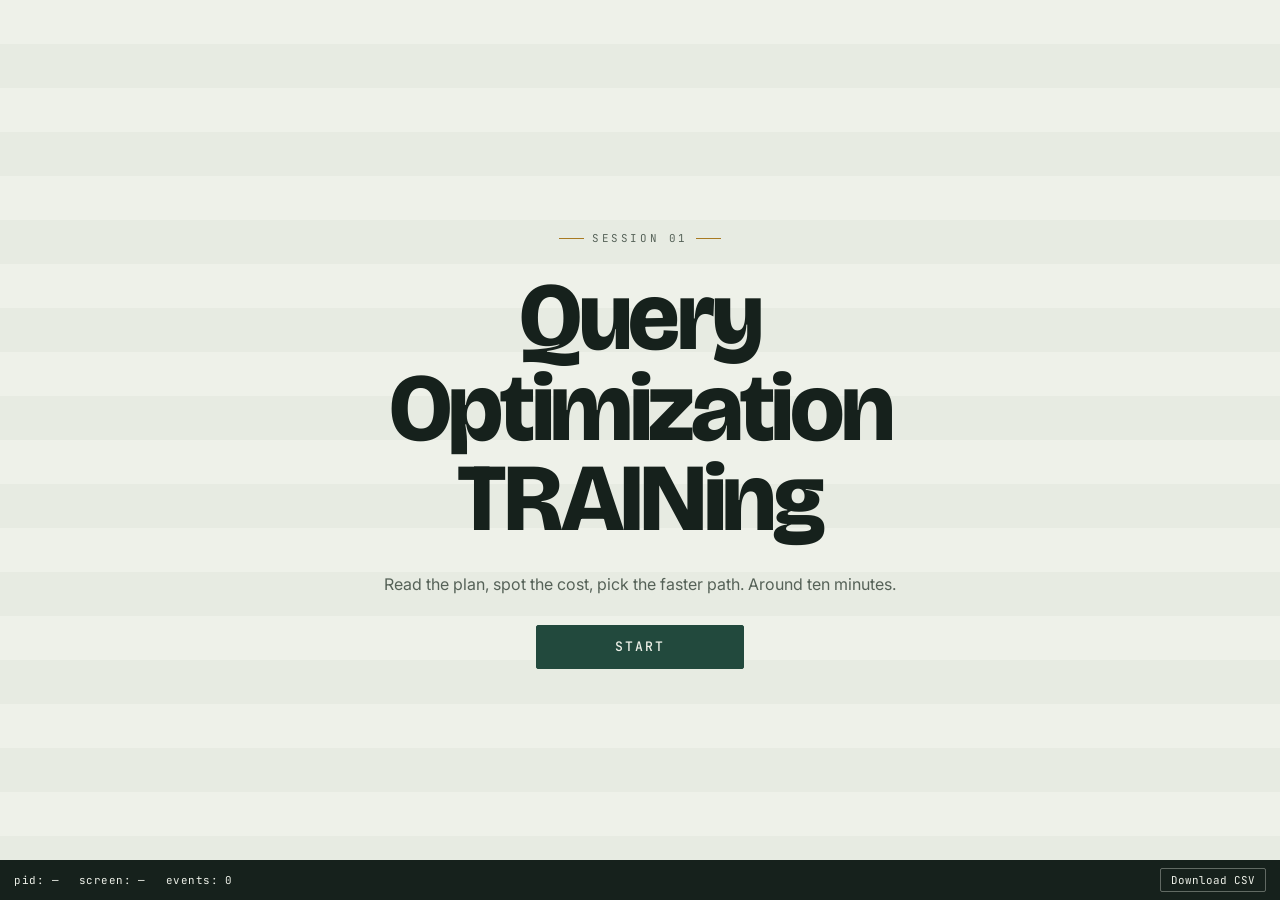
==== index.html @ b9ee2912 "restructuring app" ====
<!DOCTYPE html>
<html lang="en">
<head>
<meta charset="UTF-8">
<meta name="viewport" content="width=device-width, initial-scale=1.0, viewport-fit=cover">
<title>Query Optimization TRAINing</title>

<link rel="preconnect" href="https://fonts.googleapis.com">
<link rel="preconnect" href="https://fonts.gstatic.com" crossorigin>
<link href="https://fonts.googleapis.com/css2?family=Bricolage+Grotesque:opsz,wght@12..96,600;12..96,800&family=JetBrains+Mono:wght@400;500&family=Inter:wght@400;500&display=swap" rel="stylesheet">

<link rel="stylesheet" href="css/styles.css">
</head>
<body>

  <div class="ambient" id="ambient" aria-hidden="true"></div>

  <div class="boot" id="boot">
    <p class="boot__text">Loading</p>
  </div>

  <main class="stage" id="stage" aria-live="polite"></main>

  <div class="devbar" id="devbar" hidden>
    <span id="devPid">pid: —</span>
    <span id="devScreen">screen: —</span>
    <span id="devCount">events: 0</span>
    <button type="button" id="devExport">Download CSV</button>
  </div>

  <script type="module" src="js/main.js"></script>
</body>
</html>
---- css/styles.css ----
:root {
  --paper:      #EEF1E9;
  --stripe:     #E7EBE2;
  --ink:        #16211C;
  --ink-soft:   #566258;
  --deep:       #22493D;
  --deep-lift:  #2E5F4F;
  --gold:       #A87A22;
  --rule:       #C4CEBC;

  --display: "Bricolage Grotesque", "Helvetica Neue", Arial, sans-serif;
  --body:    "Inter", -apple-system, BlinkMacSystemFont, "Segoe UI", sans-serif;
  --mono:    "JetBrains Mono", ui-monospace, "SF Mono", Menlo, monospace;

  --gap-xs: 0.5rem;
  --gap-s:  0.875rem;
  --gap-m:  1.75rem;
  --gap-l:  3rem;

  --ease: cubic-bezier(0.22, 0.61, 0.36, 1);
  --dur:  380ms;
}

*, *::before, *::after { box-sizing: border-box; }

html, body {
  height: 100%;
  margin: 0;
}

body {
  background-color: var(--paper);
  background-image: repeating-linear-gradient(
    to bottom,
    var(--paper)  0px,
    var(--paper)  44px,
    var(--stripe) 44px,
    var(--stripe) 88px
  );
  color: var(--ink);
  font-family: var(--body);
  -webkit-font-smoothing: antialiased;
  overflow: hidden;
}


.ambient {
  position: fixed;
  inset: 0;
  pointer-events: none;
  z-index: 0;
  overflow: hidden;
}

.frag {
  position: absolute;
  top: 0;
  left: 0;
  opacity: 0;
  will-change: transform, opacity;
  animation: drift linear infinite;
}

.frag--chip {
  font-family: var(--mono);
  font-size: 0.7rem;
  font-weight: 500;
  letter-spacing: 0.06em;
  color: var(--deep);
  background: rgba(255, 255, 255, 0.55);
  border: 1px solid var(--rule);
  border-radius: 2px;
  padding: 0.3em 0.6em;
  white-space: nowrap;
}

.frag--glyph svg { display: block; }
.frag--glyph { color: var(--deep); }

@keyframes drift {
  0%   { opacity: 0;    transform: translate3d(var(--x0), var(--y0), 0) rotate(var(--r0)); }
  12%  { opacity: 0.38; }
  88%  { opacity: 0.38; }
  100% { opacity: 0;    transform: translate3d(var(--x1), var(--y1), 0) rotate(var(--r1)); }
}


.boot {
  position: fixed;
  inset: 0;
  z-index: 50;
  display: grid;
  place-items: center;
  background: var(--paper);
  transition: opacity 300ms var(--ease);
}

.boot.is-done { opacity: 0; pointer-events: none; }

.boot__text {
  font-family: var(--mono);
  font-size: 0.75rem;
  letter-spacing: 0.22em;
  text-transform: uppercase;
  color: var(--ink-soft);
  margin: 0;
}

.boot__text::after {
  content: "";
  animation: dots 1.4s steps(4, end) infinite;
}

@keyframes dots {
  0%   { content: ""; }
  25%  { content: "."; }
  50%  { content: ".."; }
  75%  { content: "..."; }
}


.stage {
  position: relative;
  z-index: 1;
  height: 100%;
  display: grid;
  place-items: center;
  padding: var(--gap-m);
}

.screen {
  width: min(46rem, 100%);
  text-align: center;
  display: flex;
  flex-direction: column;
  align-items: center;
  gap: var(--gap-m);
}

.screen.is-entering { animation: screen-in var(--dur) var(--ease) both; }
.screen.is-leaving  { animation: screen-out 240ms var(--ease) both; }

@keyframes screen-in {
  from { opacity: 0; transform: translate3d(0, 14px, 0); }
  to   { opacity: 1; transform: translate3d(0, 0, 0); }
}

@keyframes screen-out {
  from { opacity: 1; transform: translate3d(0, 0, 0); }
  to   { opacity: 0; transform: translate3d(0, -10px, 0); }
}


.eyebrow {
  font-family: var(--mono);
  font-size: 0.68rem;
  font-weight: 400;
  letter-spacing: 0.24em;
  text-transform: uppercase;
  color: var(--ink-soft);
  margin: 0;
  display: flex;
  align-items: center;
  gap: 0.7em;
}

.eyebrow::before,
.eyebrow::after {
  content: "";
  width: 1.6rem;
  height: 1px;
  background: var(--gold);
}

.title {
  font-family: var(--display);
  font-weight: 800;
  font-size: clamp(2.6rem, 9.5vw, 6rem);
  line-height: 0.94;
  letter-spacing: -0.035em;
  margin: 0;
  text-wrap: balance;
}

.subtitle {
  font-family: var(--body);
  font-size: 1rem;
  line-height: 1.55;
  color: var(--ink-soft);
  margin: 0;
  max-width: 34rem;
  text-wrap: pretty;
}

.screen-label {
  font-family: var(--display);
  font-weight: 800;
  font-size: clamp(2.4rem, 8vw, 4.5rem);
  line-height: 1;
  letter-spacing: -0.03em;
  margin: 0;
}


.actions {
  display: flex;
  flex-direction: column;
  align-items: center;
  gap: var(--gap-s);
  width: 100%;
}

.btn {
  font-family: var(--mono);
  font-size: 0.82rem;
  font-weight: 500;
  letter-spacing: 0.14em;
  text-transform: uppercase;
  padding: 0.95em 3.4em;
  min-width: 13rem;
  border-radius: 2px;
  border: 1px solid var(--deep);
  cursor: pointer;
  transition: transform 160ms var(--ease),
              background-color 160ms var(--ease),
              color 160ms var(--ease);
  touch-action: manipulation;
}

.btn:hover  { transform: translate3d(0, -2px, 0); }
.btn:active { transform: translate3d(0, 1px, 0); }

.btn:focus-visible {
  outline: 2px solid var(--gold);
  outline-offset: 3px;
}

.btn--primary {
  background: var(--deep);
  color: var(--paper);
}
.btn--primary:hover { background: var(--deep-lift); }

.btn--ghost {
  background: transparent;
  color: var(--deep);
}
.btn--ghost:hover { background: rgba(34, 73, 61, 0.07); }

.btn--back {
  font-size: 0.72rem;
  padding: 0.7em 1.8em;
  min-width: 0;
  border-color: var(--rule);
  background: transparent;
  color: var(--ink-soft);
}
.btn--back:hover { border-color: var(--deep); color: var(--deep); }


.devbar {
  position: fixed;
  bottom: 0; left: 0; right: 0;
  z-index: 60;
  display: flex;
  align-items: center;
  gap: 1.25rem;
  padding: 0.5rem 0.9rem;
  background: var(--ink);
  color: var(--paper);
  font-family: var(--mono);
  font-size: 0.68rem;
  letter-spacing: 0.04em;
}

.devbar button {
  margin-left: auto;
  font: inherit;
  padding: 0.35em 0.9em;
  border: 1px solid rgba(238, 241, 233, 0.35);
  border-radius: 2px;
  background: transparent;
  color: inherit;
  cursor: pointer;
}
.devbar button:hover { background: rgba(238, 241, 233, 0.12); }


@media (prefers-reduced-motion: reduce) {
  *, *::before, *::after {
    animation-duration: 0.01ms !important;
    animation-iteration-count: 1 !important;
    transition-duration: 0.01ms !important;
  }
  .frag { opacity: 0.3; }
}

@media (max-width: 34rem) {
  .btn { min-width: 100%; }
  .actions { max-width: 20rem; }
}
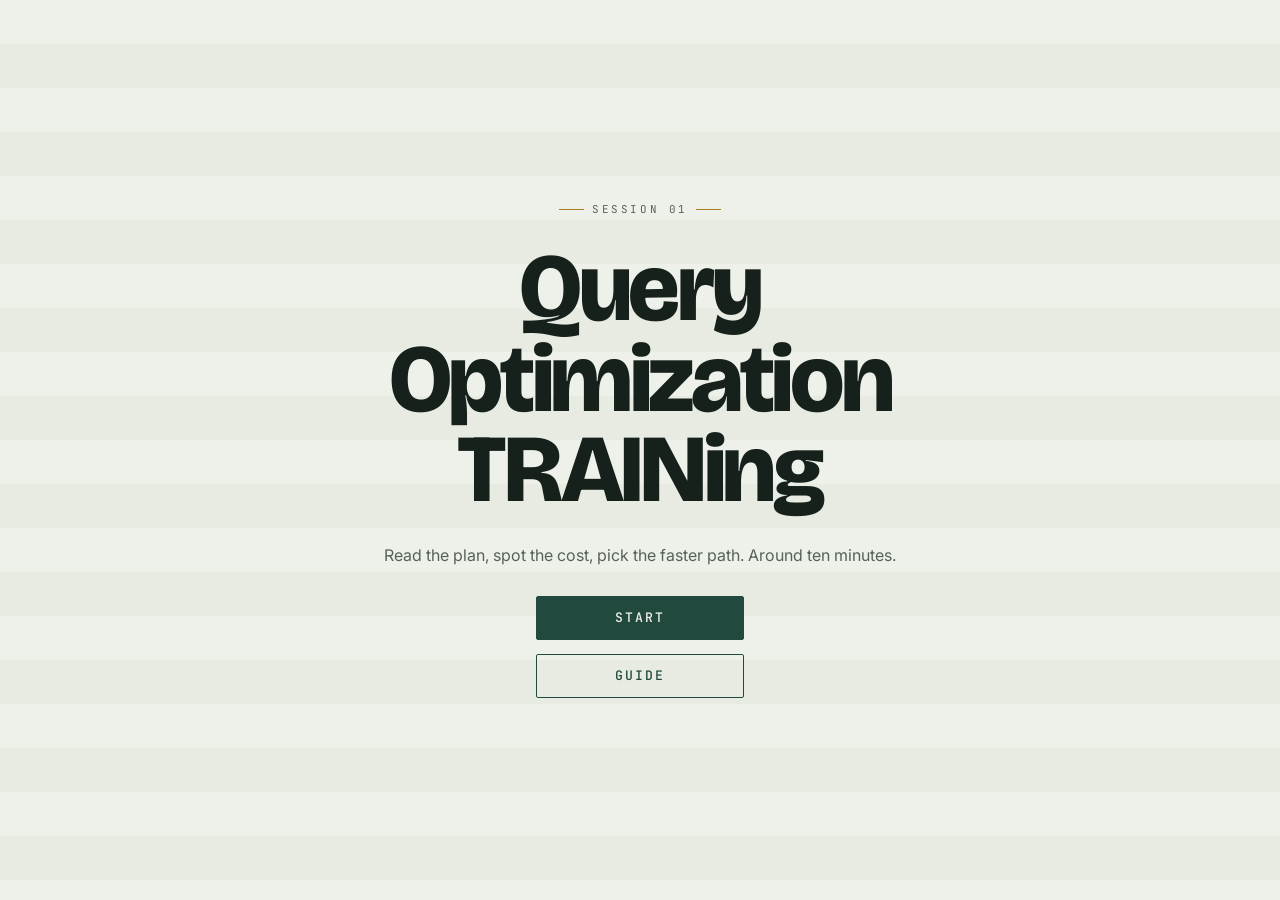
==== commit ae020a98: "Train now has query text" ====
--- a/index.html
+++ b/index.html
@@ -7,7 +7,7 @@
 
 <link rel="preconnect" href="https://fonts.googleapis.com">
 <link rel="preconnect" href="https://fonts.gstatic.com" crossorigin>
-<link href="https://fonts.googleapis.com/css2?family=Bricolage+Grotesque:opsz,wght@12..96,600;12..96,800&family=JetBrains+Mono:wght@400;500&family=Inter:wght@400;500&display=swap" rel="stylesheet">
+<link href="https://fonts.googleapis.com/css2?family=Bricolage+Grotesque:opsz,wght@12..96,600;12..96,800&family=JetBrains+Mono:wght@400;500;700&family=Inter:wght@400;500&display=swap" rel="stylesheet">
 
 <link rel="stylesheet" href="css/styles.css">
 </head>
@@ -30,4 +30,4 @@
 
   <script type="module" src="js/main.js"></script>
 </body>
-</html>
+</html>
--- a/css/styles.css
+++ b/css/styles.css
@@ -1,5 +1,3 @@
-
-
 :root {
   --paper:      #EEF1E9;
   --stripe:     #E7EBE2;
@@ -45,7 +43,6 @@
   overflow: hidden;
 }
 
-
 .ambient {
   position: fixed;
   inset: 0;
@@ -85,7 +82,6 @@
   88%  { opacity: 0.38; }
   100% { opacity: 0;    transform: translate3d(var(--x1), var(--y1), 0) rotate(var(--r1)); }
 }
-
 
 .boot {
   position: fixed;
@@ -120,12 +116,12 @@
   75%  { content: "..."; }
 }
 
-
 .stage {
   position: relative;
   z-index: 1;
   height: 100%;
   display: grid;
+  grid-template-columns: minmax(0, 1fr);
   place-items: center;
   padding: var(--gap-m);
 }
@@ -151,7 +147,6 @@
   from { opacity: 1; transform: translate3d(0, 0, 0); }
   to   { opacity: 0; transform: translate3d(0, -10px, 0); }
 }
-
 
 .eyebrow {
   font-family: var(--mono);
@@ -202,7 +197,6 @@
   letter-spacing: -0.03em;
   margin: 0;
 }
-
 
 .actions {
   display: flex;
@@ -259,6 +253,7 @@
 }
 .btn--back:hover { border-color: var(--deep); color: var(--deep); }
 
+[hidden] { display: none !important; }
 
 .devbar {
   position: fixed;
@@ -286,7 +281,6 @@
   cursor: pointer;
 }
 .devbar button:hover { background: rgba(238, 241, 233, 0.12); }
-
 
 @media (prefers-reduced-motion: reduce) {
   *, *::before, *::after {
@@ -301,3 +295,152 @@
   .btn { min-width: 100%; }
   .actions { max-width: 20rem; }
 }
+
+.screen--game {
+  gap: 0.6rem;
+  width: 100%;
+}
+
+.screen--game .screen-label {
+  font-size: clamp(1.05rem, 1.9vw, 1.55rem);
+  max-width: 46ch;
+  line-height: 1.15;
+  text-wrap: balance;
+}
+
+.stem {
+  margin: 0;
+  font-family: var(--mono);
+  font-weight: 700;
+  font-size: clamp(0.85rem, 1.15vw, 1.05rem);
+  color: var(--ink);
+  background: rgba(255, 255, 255, 0.62);
+  border: 1px solid var(--rule);
+  border-left: 3px solid var(--gold);
+  border-radius: 2px;
+  padding: 0.45em 0.9em;
+}
+
+.lanes {
+  display: flex;
+  flex-direction: column;
+  gap: 0.5rem;
+  align-self: stretch;
+  margin-inline: calc(var(--gap-m) * -1);
+}
+
+.lane {
+  position: relative;
+  container-type: size;
+  width: 100%;
+  height: clamp(10rem, calc((100dvh - 14.5rem) / 2), 30rem);
+  overflow: hidden;
+  border-block: 1px solid var(--rule);
+  background-image: url("../assets/images/BackgroundNoFence.png");
+  background-size: auto 330%;
+  background-position: center 75%;
+  background-repeat: repeat-x;
+
+  --rail-y: 23.7;
+  --plate-h: 13;
+  --start-x: 4cqh;
+}
+
+.shed {
+  position: absolute;
+  right: -58cqh;
+  bottom: calc((var(--rail-y) - 3) * 1cqh);
+  height: 46cqh;
+  width: auto;
+  display: block;
+}
+
+.consist {
+  position: absolute;
+  left: var(--start-x);
+  bottom: calc(var(--rail-y) * 1cqh);
+  display: flex;
+  align-items: flex-end;
+  gap: 1cqh;
+  will-change: transform;
+}
+
+.car {
+  position: relative;
+  display: flex;
+  align-items: flex-end;
+}
+
+.car__bed {
+  display: block;
+  height: 18.2cqh;
+  width: auto;
+}
+
+.car__cargo {
+  position: absolute;
+  left: 50%;
+  bottom: calc((13.6 + var(--plate-h)) * 1cqh);
+  transform: translateX(-50%);
+  display: flex;
+  align-items: flex-end;
+  gap: 1.5cqh;
+}
+
+.crate {
+  display: block;
+  height: 24cqh;
+  width: auto;
+}
+
+.loco {
+  display: block;
+  height: 46cqh;
+  width: auto;
+  margin-left: -0.5cqh;  
+}
+
+.lane img {
+  pointer-events: none;
+  user-select: none;
+  -webkit-user-drag: none;
+}
+
+.lane__tag {
+  position: absolute;
+  top: 0.5rem;
+  left: 0.75rem;
+  font-family: var(--mono);
+  font-size: 0.62rem;
+  letter-spacing: 0.18em;
+  text-transform: uppercase;
+  color: var(--ink);
+  background: rgba(238, 241, 233, 0.85);
+  border: 1px solid var(--rule);
+  border-radius: 2px;
+  padding: 0.25em 0.6em;
+}
+
+.query {
+  position: absolute;
+  left: var(--start-x);
+  bottom: calc((var(--rail-y) + 13.6) * 1cqh);
+  width: calc(var(--car-count) * 81.4cqh + (var(--car-count) - 1) * 1cqh);
+  height: calc(var(--plate-h) * 1cqh);
+  z-index: 2;                                   
+
+  display: flex;
+  align-items: center;
+  justify-content: center;
+  margin: 0;
+  font-family: var(--mono);
+  font-weight: 700;
+  font-size: calc(var(--plate-h) * 0.5 * 1cqh);
+  letter-spacing: -0.01em;
+  white-space: nowrap;
+  color: var(--ink);
+  background: rgba(238, 241, 233, 0.94);
+  border: 1px solid var(--rule);
+  border-left: 3px solid var(--gold);
+  border-radius: 2px;
+}
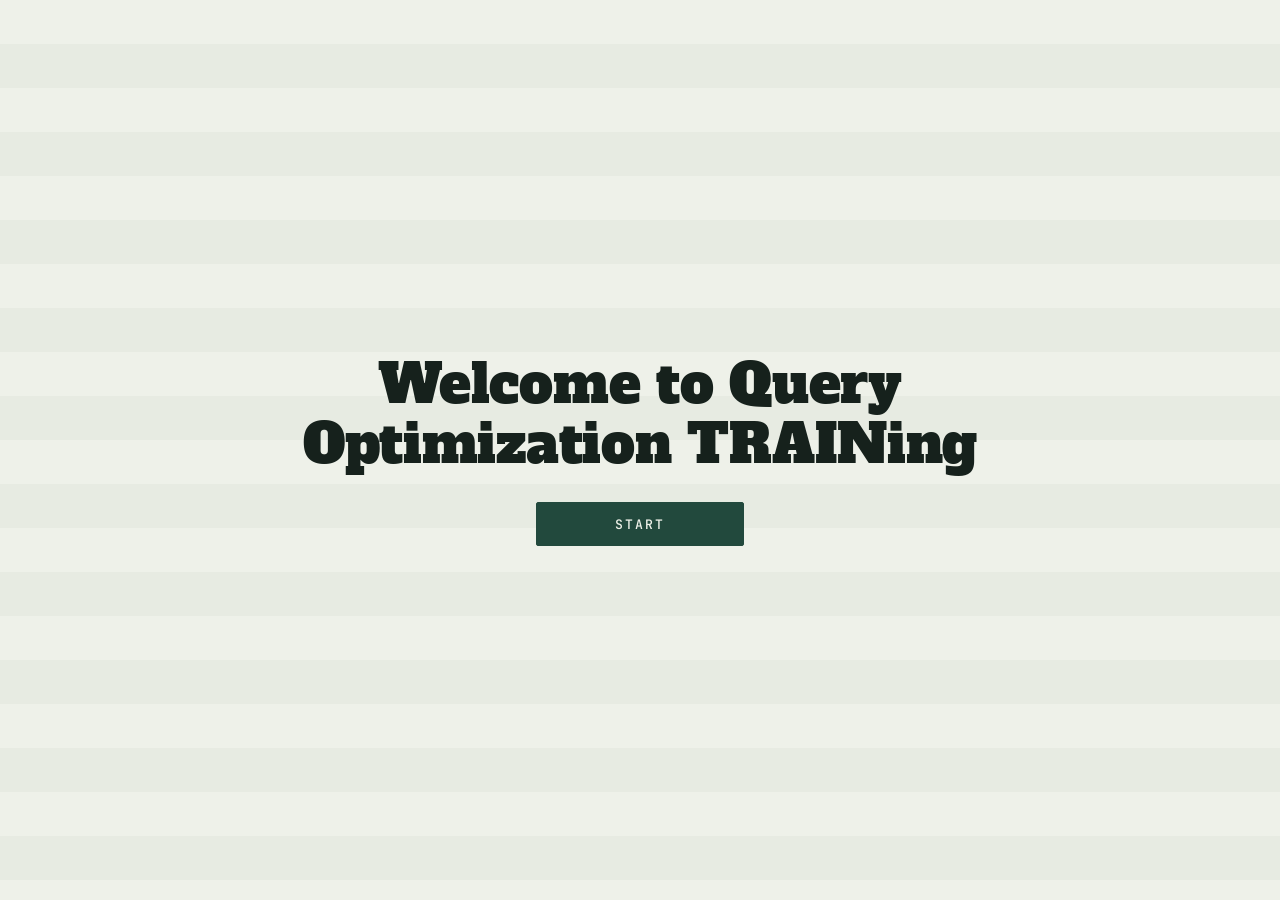
==== commit 7f653204: "Major changes, new round for every game, intro page, and how to pages for every round" ====
--- a/index.html
+++ b/index.html
@@ -7,7 +7,7 @@
 
 <link rel="preconnect" href="https://fonts.googleapis.com">
 <link rel="preconnect" href="https://fonts.gstatic.com" crossorigin>
-<link href="https://fonts.googleapis.com/css2?family=Bricolage+Grotesque:opsz,wght@12..96,600;12..96,800&family=JetBrains+Mono:wght@400;500;700&family=Inter:wght@400;500&display=swap" rel="stylesheet">
+<link href="https://fonts.googleapis.com/css2?family=Alfa+Slab+One&family=JetBrains+Mono:wght@400;500;700&family=Inter:wght@400;500&display=swap" rel="stylesheet">
 
 <link rel="stylesheet" href="css/styles.css">
 </head>
@@ -18,6 +18,7 @@
   <div class="boot" id="boot">
     <p class="boot__text">Loading</p>
   </div>
+
 
   <main class="stage" id="stage" aria-live="polite"></main>
 
--- a/css/styles.css
+++ b/css/styles.css
@@ -1,4 +1,5 @@
 :root {
+
   --paper:      #EEF1E9;
   --stripe:     #E7EBE2;
   --ink:        #16211C;
@@ -7,8 +8,11 @@
   --deep-lift:  #2E5F4F;
   --gold:       #A87A22;
   --rule:       #C4CEBC;
-
-  --display: "Bricolage Grotesque", "Helvetica Neue", Arial, sans-serif;
+  --right:      #2F6B4F;
+  --wrong:      #A33B2A;
+
+  --display: Arial, "Helvetica Neue", Helvetica, sans-serif;
+  --titleface: "Alfa Slab One", Georgia, serif;
   --body:    "Inter", -apple-system, BlinkMacSystemFont, "Segoe UI", sans-serif;
   --mono:    "JetBrains Mono", ui-monospace, "SF Mono", Menlo, monospace;
 
@@ -30,6 +34,7 @@
 
 body {
   background-color: var(--paper);
+
   background-image: repeating-linear-gradient(
     to bottom,
     var(--paper)  0px,
@@ -55,31 +60,18 @@
   position: absolute;
   top: 0;
   left: 0;
+  height: auto;
   opacity: 0;
   will-change: transform, opacity;
   animation: drift linear infinite;
-}
-
-.frag--chip {
-  font-family: var(--mono);
-  font-size: 0.7rem;
-  font-weight: 500;
-  letter-spacing: 0.06em;
-  color: var(--deep);
-  background: rgba(255, 255, 255, 0.55);
-  border: 1px solid var(--rule);
-  border-radius: 2px;
-  padding: 0.3em 0.6em;
-  white-space: nowrap;
-}
-
-.frag--glyph svg { display: block; }
-.frag--glyph { color: var(--deep); }
+  user-select: none;
+  -webkit-user-drag: none;
+}
 
 @keyframes drift {
   0%   { opacity: 0;    transform: translate3d(var(--x0), var(--y0), 0) rotate(var(--r0)); }
-  12%  { opacity: 0.38; }
-  88%  { opacity: 0.38; }
+  12%  { opacity: 0.5; }
+  88%  { opacity: 0.5; }
   100% { opacity: 0;    transform: translate3d(var(--x1), var(--y1), 0) rotate(var(--r1)); }
 }
 
@@ -121,6 +113,7 @@
   z-index: 1;
   height: 100%;
   display: grid;
+
   grid-template-columns: minmax(0, 1fr);
   place-items: center;
   padding: var(--gap-m);
@@ -170,11 +163,11 @@
 }
 
 .title {
-  font-family: var(--display);
-  font-weight: 800;
-  font-size: clamp(2.6rem, 9.5vw, 6rem);
-  line-height: 0.94;
-  letter-spacing: -0.035em;
+  font-family: var(--titleface);
+  font-weight: 400;
+  font-size: clamp(1.75rem, 4.9vw, 3.35rem);
+  line-height: 1.12;
+  letter-spacing: -0.005em;
   margin: 0;
   text-wrap: balance;
 }
@@ -191,7 +184,7 @@
 
 .screen-label {
   font-family: var(--display);
-  font-weight: 800;
+  font-weight: 700;
   font-size: clamp(2.4rem, 8vw, 4.5rem);
   line-height: 1;
   letter-spacing: -0.03em;
@@ -299,6 +292,8 @@
 .screen--game {
   gap: 0.6rem;
   width: 100%;
+  height: 100%;
+  align-self: stretch;
 }
 
 .screen--game .screen-label {
@@ -321,47 +316,56 @@
   padding: 0.45em 0.9em;
 }
 
-.lanes {
-  display: flex;
-  flex-direction: column;
-  gap: 0.5rem;
+.canvas-frame {
+  position: relative;
   align-self: stretch;
   margin-inline: calc(var(--gap-m) * -1);
+  flex: 1 1 auto;
+  min-height: 0;
+  overflow: hidden;
+}
+
+.canvas {
+  position: absolute;
+  top: 0;
+  left: 0;
+  transform-origin: top left;
+  will-change: transform;
+  display: flex;
+  flex-direction: column;
+  gap: 20px;
 }
 
 .lane {
   position: relative;
-  container-type: size;
   width: 100%;
-  height: clamp(10rem, calc((100dvh - 14.5rem) / 2), 30rem);
+  height: 280px;
   overflow: hidden;
   border-block: 1px solid var(--rule);
+
   background-image: url("../assets/images/BackgroundNoFence.png");
   background-size: auto 330%;
-  background-position: center 75%;
+  background-position-x: 0px;
+  background-position-y: 75%;
   background-repeat: repeat-x;
-
-  --rail-y: 23.7;
-  --plate-h: 13;
-  --start-x: 4cqh;
 }
 
 .shed {
   position: absolute;
-  right: -58cqh;
-  bottom: calc((var(--rail-y) - 3) * 1cqh);
-  height: 46cqh;
+  right: -162px;
+  bottom: 58px;
+  height: 129px;
   width: auto;
   display: block;
 }
 
 .consist {
   position: absolute;
-  left: var(--start-x);
-  bottom: calc(var(--rail-y) * 1cqh);
+  left: 12px;
+  bottom: 66px;
   display: flex;
   align-items: flex-end;
-  gap: 1cqh;
+  gap: 3px;
   will-change: transform;
 }
 
@@ -373,61 +377,40 @@
 
 .car__bed {
   display: block;
-  height: 18.2cqh;
+  height: 51px;
   width: auto;
 }
 
 .car__cargo {
   position: absolute;
   left: 50%;
-  bottom: calc((13.6 + var(--plate-h)) * 1cqh);
+  bottom: 74px;
   transform: translateX(-50%);
   display: flex;
   align-items: flex-end;
-  gap: 1.5cqh;
+  gap: 4px;
 }
 
 .crate {
   display: block;
-  height: 24cqh;
+  height: 67px;
   width: auto;
 }
 
 .loco {
   display: block;
-  height: 46cqh;
+  height: 129px;
   width: auto;
-  margin-left: -0.5cqh;  
-}
-
-.lane img {
-  pointer-events: none;
-  user-select: none;
-  -webkit-user-drag: none;
-}
-
-.lane__tag {
-  position: absolute;
-  top: 0.5rem;
-  left: 0.75rem;
-  font-family: var(--mono);
-  font-size: 0.62rem;
-  letter-spacing: 0.18em;
-  text-transform: uppercase;
-  color: var(--ink);
-  background: rgba(238, 241, 233, 0.85);
-  border: 1px solid var(--rule);
-  border-radius: 2px;
-  padding: 0.25em 0.6em;
+  margin-left: -2px;
 }
 
 .query {
   position: absolute;
-  left: var(--start-x);
-  bottom: calc((var(--rail-y) + 13.6) * 1cqh);
-  width: calc(var(--car-count) * 81.4cqh + (var(--car-count) - 1) * 1cqh);
-  height: calc(var(--plate-h) * 1cqh);
-  z-index: 2;                                   
+  left: 0;
+  bottom: 38px;
+  width: calc(var(--car-count) * 228px + (var(--car-count) - 1) * 3px);
+  height: 36px;
+  z-index: 2;
 
   display: flex;
   align-items: center;
@@ -435,7 +418,7 @@
   margin: 0;
   font-family: var(--mono);
   font-weight: 700;
-  font-size: calc(var(--plate-h) * 0.5 * 1cqh);
+  font-size: var(--query-size, 19px);
   letter-spacing: -0.01em;
   white-space: nowrap;
   color: var(--ink);
@@ -443,4 +426,401 @@
   border: 1px solid var(--rule);
   border-left: 3px solid var(--gold);
   border-radius: 2px;
+}
+
+.lane img {
+  pointer-events: none;
+  user-select: none;
+  -webkit-user-drag: none;
+}
+
+.lane__pick {
+  position: absolute;
+  top: 14px;
+  left: 16px;
+  z-index: 3;
+  font-family: var(--mono);
+  font-size: 17px;
+  font-weight: 500;
+  letter-spacing: 0.08em;
+  text-transform: uppercase;
+  color: var(--deep);
+  background: rgba(238, 241, 233, 0.92);
+  border: 2px solid var(--deep);
+  border-radius: 3px;
+  padding: 10px 22px;
+  cursor: pointer;
+  transition: transform 160ms var(--ease),
+              background-color 160ms var(--ease),
+              color 160ms var(--ease);
+}
+
+.lane__pick:hover:not(:disabled) {
+  background: var(--deep);
+  color: var(--paper);
+  transform: translate3d(0, -2px, 0);
+}
+
+.lane__pick:focus-visible {
+  outline: 3px solid var(--gold);
+  outline-offset: 3px;
+}
+
+.lane__pick:disabled {
+  cursor: default;
+  opacity: 0.75;
+}
+
+.lane__pick.is-picked {
+  opacity: 1;
+  border-color: var(--wrong);
+  color: var(--wrong);
+}
+
+.lane__pick.is-answer {
+  opacity: 1;
+  border-color: var(--right);
+  color: var(--paper);
+  background: var(--right);
+}
+
+.feedback {
+  position: fixed;
+  inset: 0;
+  z-index: 40;
+  display: grid;
+  place-items: center;
+  padding: var(--gap-m);
+  background: rgba(22, 33, 28, 0.42);
+  animation: screen-in 240ms var(--ease) both;
+}
+
+.feedback__card {
+  width: min(34rem, 100%);
+  max-height: 100%;
+  overflow-y: auto;
+  background: var(--paper);
+  border: 1px solid var(--rule);
+  border-left: 4px solid var(--gold);
+  border-radius: 3px;
+  padding: var(--gap-m);
+  text-align: left;
+}
+
+.feedback[data-result="correct"] .feedback__card { border-left-color: var(--right); }
+.feedback[data-result="wrong"]   .feedback__card { border-left-color: var(--wrong); }
+
+.feedback__title {
+  margin: 0 0 0.6rem;
+  font-family: var(--display);
+  font-weight: 700;
+  font-size: clamp(1.3rem, 2.4vw, 1.8rem);
+  line-height: 1.05;
+  letter-spacing: -0.02em;
+}
+
+.feedback[data-result="correct"] .feedback__title { color: var(--right); }
+.feedback[data-result="wrong"]   .feedback__title { color: var(--wrong); }
+
+.feedback__lead {
+  margin: 0 0 0.9rem;
+  font-size: 1.02rem;
+  font-weight: 500;
+  line-height: 1.5;
+}
+
+.feedback__body {
+  margin: 0 0 0.8rem;
+  font-size: 0.94rem;
+  line-height: 1.6;
+  color: var(--ink-soft);
+  text-wrap: pretty;
+}
+
+.feedback__code {
+  font-family: var(--mono);
+  font-size: 0.88em;
+  font-weight: 500;
+  color: var(--ink);
+  background: rgba(34, 73, 61, 0.09);
+  border-radius: 2px;
+  padding: 0.12em 0.22em;
+}
+
+.feedback__close {
+  margin-top: 0.6rem;
+  width: 100%;
+}
+
+.deck-slots {
+  position: absolute;
+  left: 12px;
+  bottom: 294px;
+  display: flex;
+  align-items: flex-end;
+  gap: 4px;
+  z-index: 3;
+}
+
+.slot {
+  width: 100px;
+  min-height: 67px;
+  display: flex;
+  align-items: flex-end;
+  justify-content: center;
+}
+
+.slot:empty::after {
+  content: "";
+  display: block;
+  width: 67px;
+  height: 67px;
+  border: 2px dashed rgba(34, 73, 61, 0.45);
+  border-radius: 3px;
+  background: rgba(238, 241, 233, 0.28);
+}
+
+.tray {
+  position: absolute;
+  left: 40px;
+  right: 40px;
+  top: 300px;
+  height: 152px;
+  border: 2px dashed var(--rule);
+  border-radius: 4px;
+  background: rgba(255, 255, 255, 0.5);
+  z-index: 3;
+}
+
+.tray__label {
+  margin: 0;
+  padding: 8px 14px 0;
+  font-family: var(--mono);
+  font-size: 12px;
+  font-weight: 500;
+  letter-spacing: 0.16em;
+  text-transform: uppercase;
+  color: var(--ink-soft);
+}
+
+.tray__row {
+  display: flex;
+  flex-wrap: wrap;
+  align-items: flex-end;
+  gap: 6px;
+  padding: 10px 14px;
+  min-height: 89px;
+}
+
+.token {
+  position: relative;
+  display: flex;
+  flex-direction: column;
+  align-items: center;
+  cursor: grab;
+  touch-action: none;
+  user-select: none;
+  will-change: transform;
+}
+
+.token .crate {
+  display: block;
+  height: 67px;
+  width: auto;
+}
+
+.token__text {
+  margin-top: -1px;
+  font-family: var(--mono);
+  font-weight: 700;
+  font-size: 11px;
+  line-height: 1.25;
+  white-space: nowrap;
+  color: var(--ink);
+  background: rgba(238, 241, 233, 0.96);
+  border: 1px solid var(--rule);
+  border-top: 2px solid var(--gold);
+  border-radius: 0 0 2px 2px;
+  padding: 4px 6px;
+}
+
+.token img {
+  pointer-events: none;
+  -webkit-user-drag: none;
+}
+
+.token.is-dragging {
+  z-index: 100;
+  cursor: grabbing;
+}
+
+.token.is-dragging .token__text {
+  background: var(--paper);
+  border-color: var(--deep);
+  border-top-color: var(--deep);
+}
+
+.actions--run {
+  flex-direction: row;
+  justify-content: center;
+  padding-bottom: 0.2rem;
+}
+
+.feedback[data-result="incomplete"] .feedback__card { border-left-color: var(--gold); }
+.feedback[data-result="incomplete"] .feedback__title { color: var(--ink); }
+
+.fuel {
+  position: absolute;
+  top: 16px;
+  right: 24px;
+  z-index: 4;
+  width: 232px;
+  background: rgba(238, 241, 233, 0.94);
+  border: 2px solid var(--deep);
+  border-radius: 3px;
+  padding: 8px 10px 10px;
+}
+
+.fuel__label {
+  margin: 0 0 6px;
+  font-family: var(--mono);
+  font-size: 12px;
+  font-weight: 500;
+  letter-spacing: 0.2em;
+  text-transform: uppercase;
+  color: var(--ink-soft);
+}
+
+.fuel__track {
+  height: 24px;
+  border: 1px solid var(--rule);
+  border-radius: 2px;
+  background: rgba(255, 255, 255, 0.7);
+  overflow: hidden;
+}
+
+.fuel__level {
+  height: 100%;
+  background: var(--ink);
+  transform-origin: left center;
+  transform: scaleX(1);
+  will-change: transform;
+}
+
+.canvas.is-locked .token {
+  pointer-events: none;
+  cursor: default;
+}
+
+.screen--guide {
+  width: min(64rem, 100%);
+  gap: var(--gap-s);
+}
+
+.screen--guide .screen-label {
+  font-size: clamp(1.4rem, 3vw, 2.2rem);
+  margin-bottom: 0.4rem;
+}
+
+.guide-list {
+  list-style: none;
+  counter-reset: guide;
+  margin: 0;
+  padding: 0;
+  width: 100%;
+  text-align: left;
+  display: grid;
+  grid-auto-flow: column;
+  grid-auto-columns: minmax(0, 1fr);
+  gap: 0 2.75rem;
+}
+
+.guide-list li {
+  counter-increment: guide;
+  display: grid;
+  grid-template-columns: 1.9rem 1fr;
+  align-items: baseline;
+  padding: 0.6rem 0;
+  border-bottom: 1px solid var(--rule);
+}
+
+.guide-list li::before {
+  content: counter(guide, decimal-leading-zero);
+  grid-row: span 2;
+  font-family: var(--mono);
+  font-size: 0.75rem;
+  font-weight: 500;
+  letter-spacing: 0.06em;
+  color: var(--gold);
+}
+
+.guide-list__title {
+  margin: 0;
+  font-family: var(--display);
+  font-weight: 700;
+  font-size: 0.95rem;
+  line-height: 1.3;
+  letter-spacing: -0.005em;
+}
+
+.guide-list__detail {
+  grid-column: 2;
+  margin: 0.2rem 0 0;
+  font-size: 0.82rem;
+  line-height: 1.45;
+  color: var(--ink-soft);
+  text-wrap: pretty;
+}
+
+.guide-list__code {
+  font-family: var(--mono);
+  font-size: 0.88em;
+  font-weight: 500;
+  color: var(--ink);
+  background: rgba(34, 73, 61, 0.08);
+  border-radius: 2px;
+  padding: 0.1em 0.28em;
+}
+
+.screen--intro {
+  width: min(52rem, 100%);
+  gap: var(--gap-s);
+}
+
+.screen--intro .screen-label {
+  font-size: clamp(1.3rem, 2.7vw, 2rem);
+  max-width: 30ch;
+  margin-bottom: 0.3rem;
+}
+
+.intro-body {
+  text-align: left;
+  width: 100%;
+}
+
+.intro-body__para {
+  margin: 0 0 0.85rem;
+  font-size: 0.98rem;
+  line-height: 1.6;
+  color: var(--ink);
+  text-wrap: pretty;
+}
+
+.intro-body__para:last-child {
+  margin-bottom: 0;
+}
+
+.btn--hints {
+  padding: 0.95em 2.2em;
+  min-width: 0;
+}
+
+.hints-page {
+  overflow: auto;
+}
+
+.hints-page .stage {
+  height: auto;
+  min-height: 100%;
+  padding: var(--gap-l) var(--gap-m);
 }
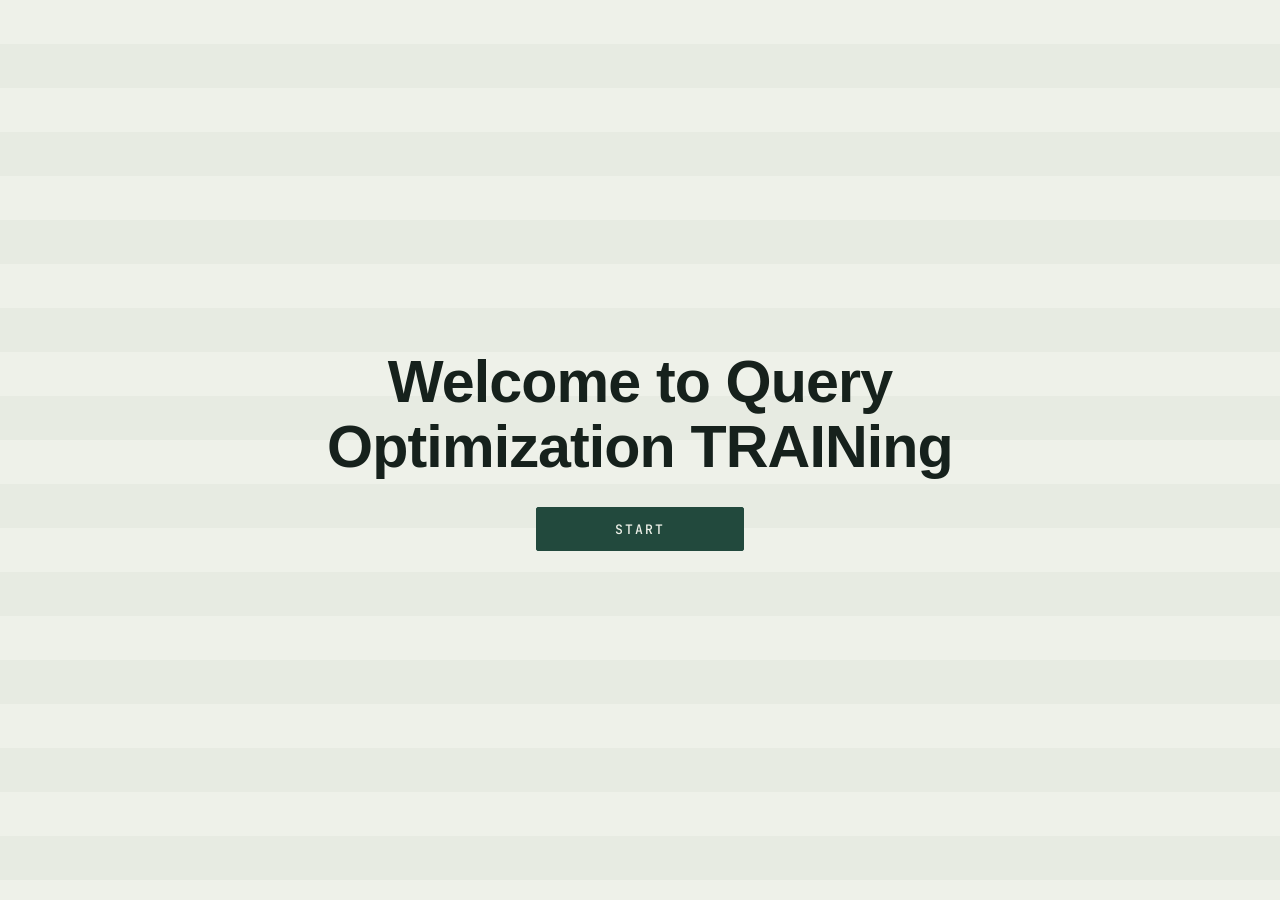
==== commit 00d199b9: "improved progress tracking, it should be hostable now" ====
--- a/index.html
+++ b/index.html
@@ -7,7 +7,7 @@
 
 <link rel="preconnect" href="https://fonts.googleapis.com">
 <link rel="preconnect" href="https://fonts.gstatic.com" crossorigin>
-<link href="https://fonts.googleapis.com/css2?family=Alfa+Slab+One&family=JetBrains+Mono:wght@400;500;700&family=Inter:wght@400;500&display=swap" rel="stylesheet">
+<link href="https://fonts.googleapis.com/css2?family=JetBrains+Mono:wght@400;500;700&display=swap" rel="stylesheet">
 
 <link rel="stylesheet" href="css/styles.css">
 </head>
@@ -18,7 +18,6 @@
   <div class="boot" id="boot">
     <p class="boot__text">Loading</p>
   </div>
-
 
   <main class="stage" id="stage" aria-live="polite"></main>
 
--- a/css/styles.css
+++ b/css/styles.css
@@ -12,8 +12,8 @@
   --wrong:      #A33B2A;
 
   --display: Arial, "Helvetica Neue", Helvetica, sans-serif;
-  --titleface: "Alfa Slab One", Georgia, serif;
-  --body:    "Inter", -apple-system, BlinkMacSystemFont, "Segoe UI", sans-serif;
+  --titleface: Arial, "Helvetica Neue", Helvetica, sans-serif;
+  --body:    Arial, "Helvetica Neue", Helvetica, sans-serif;
   --mono:    "JetBrains Mono", ui-monospace, "SF Mono", Menlo, monospace;
 
   --gap-xs: 0.5rem;
@@ -164,10 +164,10 @@
 
 .title {
   font-family: var(--titleface);
-  font-weight: 400;
-  font-size: clamp(1.75rem, 4.9vw, 3.35rem);
-  line-height: 1.12;
-  letter-spacing: -0.005em;
+  font-weight: 700;
+  font-size: clamp(1.9rem, 5.4vw, 3.7rem);
+  line-height: 1.1;
+  letter-spacing: -0.015em;
   margin: 0;
   text-wrap: balance;
 }
@@ -823,4 +823,31 @@
   height: auto;
   min-height: 100%;
   padding: var(--gap-l) var(--gap-m);
+}
+
+.idfield {
+  width: min(20rem, 100%);
+  align-self: flex-start;
+}
+
+.idfield__input {
+  width: 100%;
+  font-family: var(--mono);
+  font-size: 1rem;
+  color: var(--ink);
+  background: rgba(255, 255, 255, 0.7);
+  border: 2px solid var(--rule);
+  border-radius: 3px;
+  padding: 0.7em 0.9em;
+}
+
+.idfield__input:focus {
+  outline: none;
+  border-color: var(--deep);
+}
+
+.idfield__error {
+  margin: 0.45rem 0 0;
+  font-size: 0.85rem;
+  color: var(--wrong);
 }
